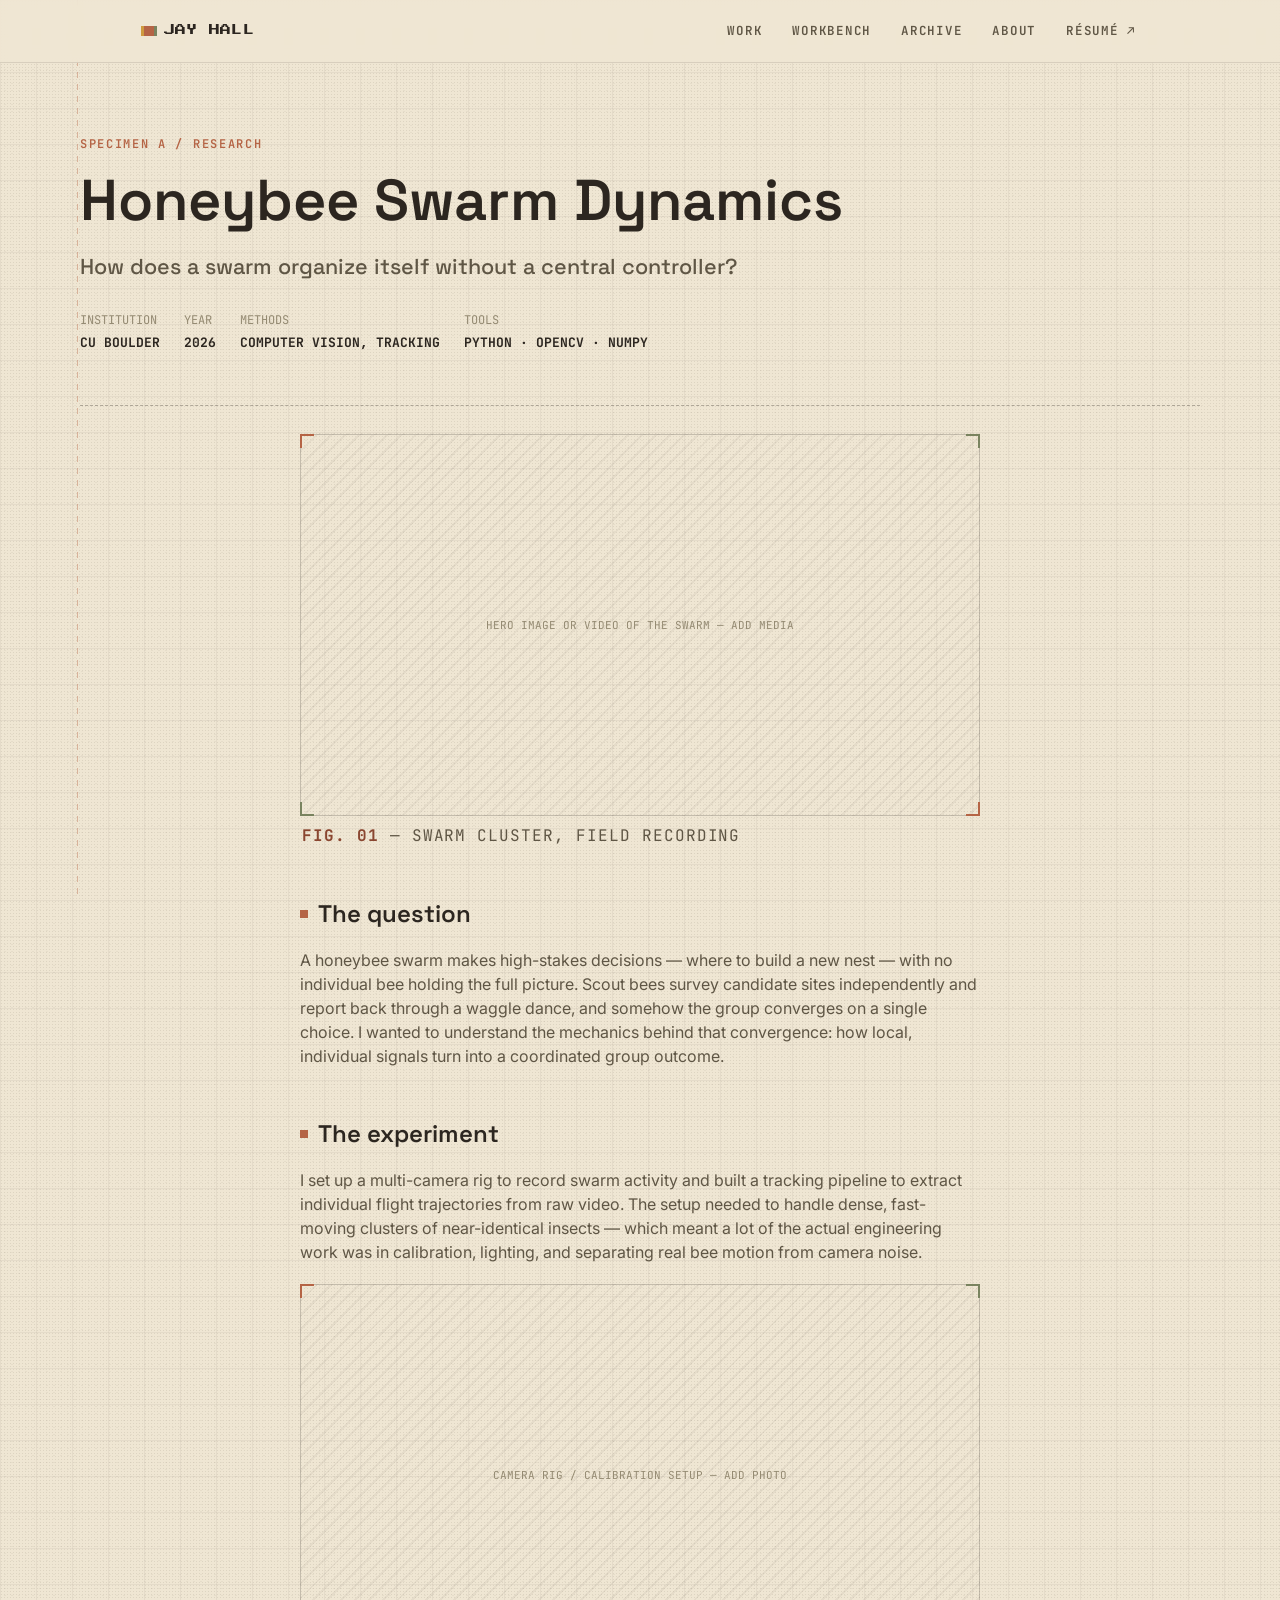
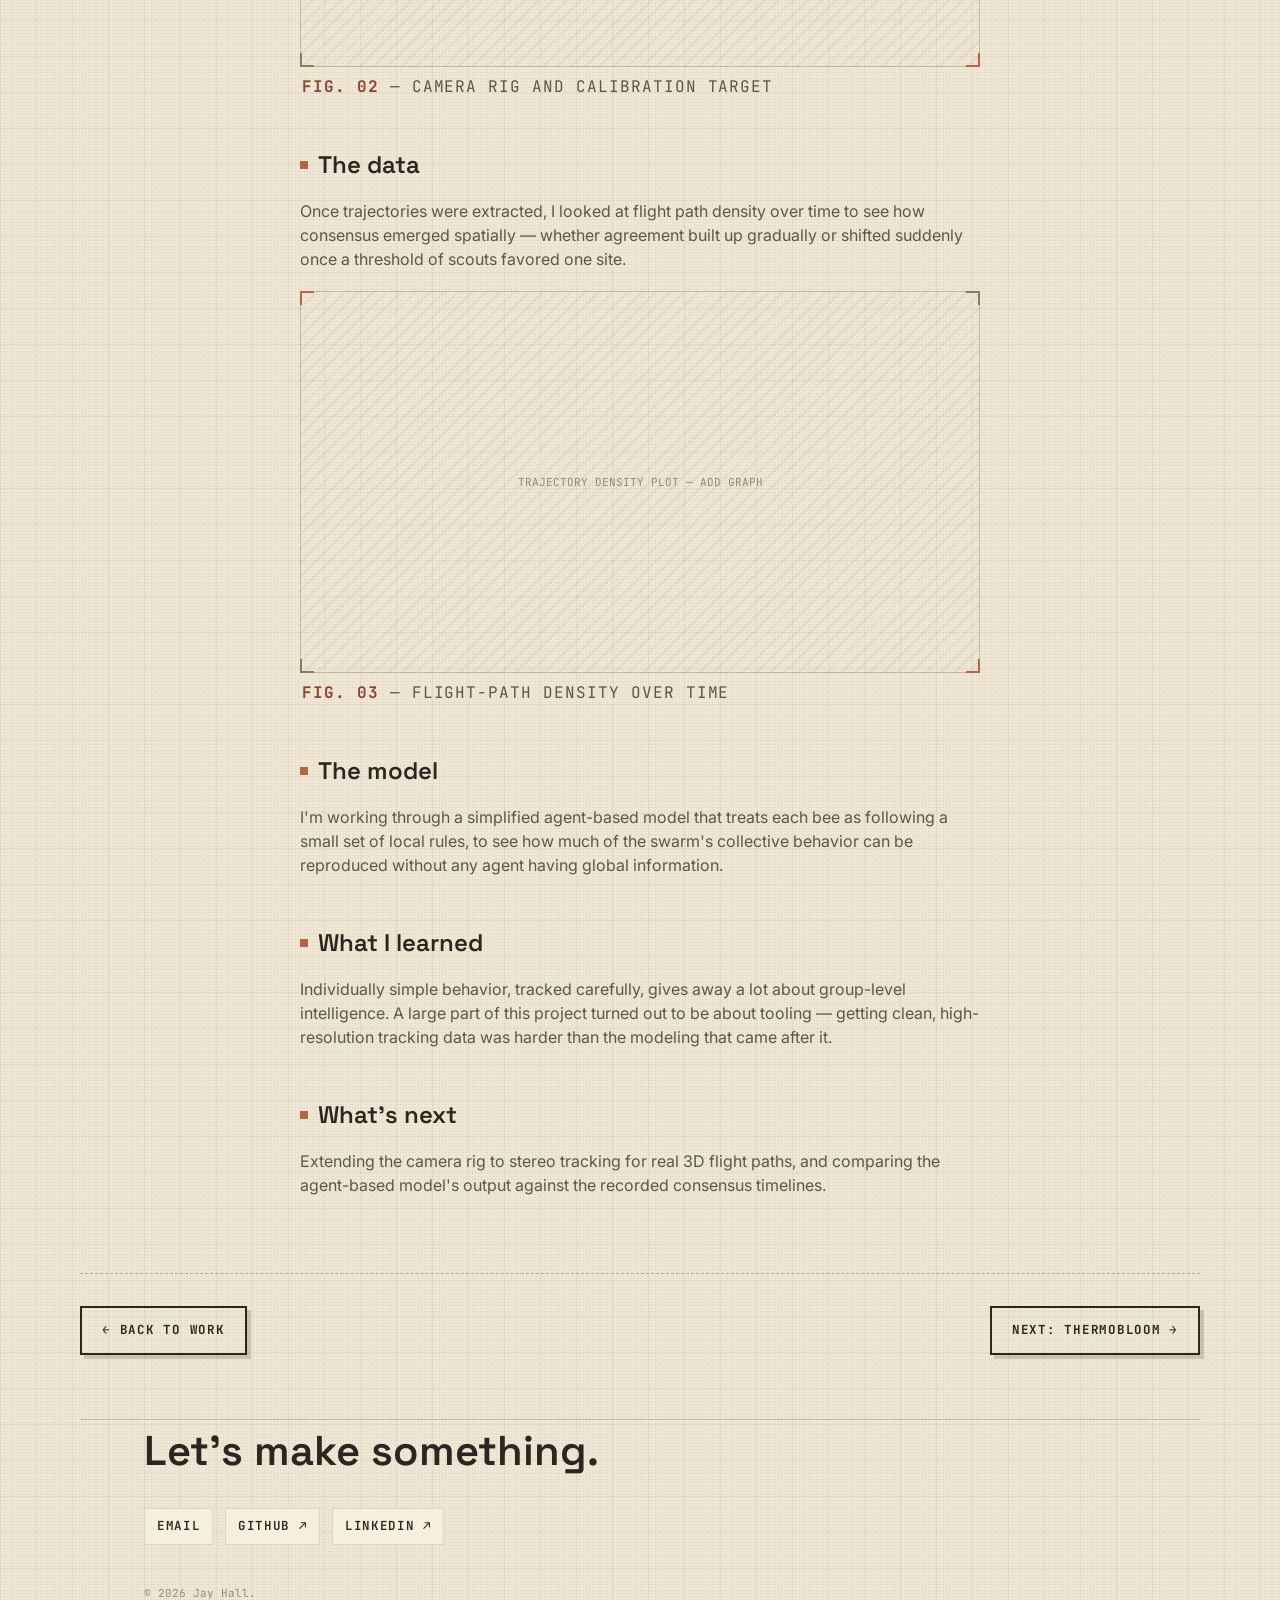
==== projects/honeybees.html @ 504ff8e0 "Update design: earthy palette + technical manual / indie game style" ====
<!doctype html>
<html lang="en">
<head>
<meta charset="utf-8">
<meta name="viewport" content="width=device-width, initial-scale=1">
<title>Honeybee Swarm Dynamics — Jay Hall</title>
<meta name="description" content="Case study: tracking honeybee swarm flight paths to understand collective decision-making without a central controller.">
<link rel="stylesheet" href="../css/style.css">
</head>
<body>

<nav class="site-nav">
  <div class="wrap">
    <a class="brand" href="../index.html"><span class="mark"></span> JAY HALL</a>
    <ul class="nav-links">
      <li><a href="../index.html#work">Work</a></li>
      <li><a href="../index.html#workbench">Workbench</a></li>
      <li><a href="../index.html#archive">Archive</a></li>
      <li><a href="../index.html#about">About</a></li>
      <li><a href="../resume.html">Résumé ↗</a></li>
    </ul>
  </div>
</nav>

<main>
  <header class="proj-hero wrap">
    <div class="eyebrow">Specimen A / Research</div>
    <h1>Honeybee Swarm Dynamics</h1>
    <p class="dek">How does a swarm organize itself without a central controller?</p>
    <div class="proj-meta">
      <div>Institution<b>CU Boulder</b></div>
      <div>Year<b>2026</b></div>
      <div>Methods<b>Computer Vision, Tracking</b></div>
      <div>Tools<b>Python · OpenCV · NumPy</b></div>
    </div>
  </header>

  <div class="wrap proj-body">

    <div class="proj-figure bracketed">Hero image or video of the swarm — add media<span class="bx1"></span><span class="bx2"></span></div>
    <p class="fig-caption"><b>FIG. 01</b> — Swarm cluster, field recording</p>

    <h2>The question</h2>
    <p>A honeybee swarm makes high-stakes decisions — where to build a new nest — with no individual bee holding the full picture. Scout bees survey candidate sites independently and report back through a waggle dance, and somehow the group converges on a single choice. I wanted to understand the mechanics behind that convergence: how local, individual signals turn into a coordinated group outcome.</p>

    <h2>The experiment</h2>
    <p>I set up a multi-camera rig to record swarm activity and built a tracking pipeline to extract individual flight trajectories from raw video. The setup needed to handle dense, fast-moving clusters of near-identical insects — which meant a lot of the actual engineering work was in calibration, lighting, and separating real bee motion from camera noise.</p>

    <div class="proj-figure bracketed">Camera rig / calibration setup — add photo<span class="bx1"></span><span class="bx2"></span></div>
    <p class="fig-caption"><b>FIG. 02</b> — Camera rig and calibration target</p>

    <h2>The data</h2>
    <p>Once trajectories were extracted, I looked at flight path density over time to see how consensus emerged spatially — whether agreement built up gradually or shifted suddenly once a threshold of scouts favored one site.</p>

    <div class="proj-figure bracketed">Trajectory density plot — add graph<span class="bx1"></span><span class="bx2"></span></div>
    <p class="fig-caption"><b>FIG. 03</b> — Flight-path density over time</p>

    <h2>The model</h2>
    <p>I'm working through a simplified agent-based model that treats each bee as following a small set of local rules, to see how much of the swarm's collective behavior can be reproduced without any agent having global information.</p>

    <h2>What I learned</h2>
    <p>Individually simple behavior, tracked carefully, gives away a lot about group-level intelligence. A large part of this project turned out to be about tooling — getting clean, high-resolution tracking data was harder than the modeling that came after it.</p>

    <h2>What's next</h2>
    <p>Extending the camera rig to stereo tracking for real 3D flight paths, and comparing the agent-based model's output against the recorded consensus timelines.</p>

  </div>

  <div class="wrap proj-nav">
    <a class="btn ghost" href="../index.html#work">← Back to work</a>
    <a class="btn ghost" href="#">Next: ThermoBloom →</a>
  </div>
</main>

<footer class="wrap">
  <p class="cta">Let's make something.</p>
  <div class="contact-links">
    <a href="mailto:jay@example.com">Email</a>
    <a href="https://github.com/">GitHub ↗</a>
    <a href="https://linkedin.com/">LinkedIn ↗</a>
  </div>
  <p class="fine">© <span id="year"></span> Jay Hall.</p>
</footer>

<script src="../js/main.js"></script>
</body>
</html>
---- css/style.css ----
/* ============================================================
   JAY HALL — PORTFOLIO
   Design system: "Field Manual"
   Grain-paper ground + earthy 3-color palette (sage / clay / mustard)
   — 1980s technical-manual conventions (leader lines, FIG. captions,
   circled callouts) crossed with indie-game UI framing (corner
   brackets, chunky menu buttons, a pixel-font accent used sparingly).
   ============================================================ */

@import url('https://fonts.googleapis.com/css2?family=Space+Grotesk:wght@400;500;600;700&family=Inter:wght@400;500;600&family=JetBrains+Mono:wght@400;500;600;700&family=Press+Start+2P&display=swap');

:root{
  /* -- paper -- */
  --paper:        #efe6d3;
  --paper-deep:   #e6dac0;
  --paper-card:   #f6efdf;
  --grain-dot:    rgba(64, 54, 38, 0.10);
  --grid-line:    rgba(64, 54, 38, 0.06);

  /* -- ink -- */
  --ink:          #2c2620;
  --ink-soft:     #5f5645;
  --ink-faint:    #948a72;

  /* -- earthy accent trio -- */
  --clay:         #b56445;   /* primary accent — rust/clay */
  --clay-deep:    #8a4630;
  --sage:         #79835f;   /* secondary accent — muted sage */
  --sage-deep:    #5a6345;
  --mustard:      #cf9a3e;   /* tertiary — sparing highlight */

  --margin-line:  var(--clay);

  --serif:  'Space Grotesk', 'Inter', sans-serif; /* display / headings */
  --sans:   'Inter', -apple-system, BlinkMacSystemFont, sans-serif;
  --mono:   'JetBrains Mono', 'SFMono-Regular', monospace;
  --pixel:  'Press Start 2P', var(--mono);

  --edge: 1.5px solid rgba(44,38,32,0.22);
  --edge-soft: 1px solid rgba(44,38,32,0.12);
  --edge-dashed: 1.5px dashed rgba(44,38,32,0.32);

  --content-w: 1120px;
  --gutter: clamp(20px, 5vw, 64px);
}

*,*::before,*::after{ box-sizing: border-box; }
html{ scroll-behavior: smooth; }

@media (prefers-reduced-motion: reduce){
  html{ scroll-behavior: auto; }
  *,*::before,*::after{ animation-duration: 0.001ms !important; animation-iteration-count: 1 !important; transition-duration: 0.001ms !important; scroll-behavior: auto !important; }
}

/* ---------- grain-paper background (recreates a fine halftone/noise
   texture on warm paper without shipping an image file) ---------- */
body{
  margin: 0;
  background-color: var(--paper);
  background-image:
    radial-gradient(var(--grain-dot) 0.6px, transparent 0.6px),
    radial-gradient(var(--grain-dot) 0.5px, transparent 0.5px),
    linear-gradient(var(--grid-line) 1px, transparent 1px),
    linear-gradient(90deg, var(--grid-line) 1px, transparent 1px);
  background-size:
    3px 3px,
    7px 7px,
    36px 36px,
    36px 36px;
  background-position:
    0 0,
    1.5px 3px,
    0 0,
    0 0;
  color: var(--ink);
  font-family: var(--sans);
  font-size: 16px;
  line-height: 1.5;
  -webkit-font-smoothing: antialiased;
}

/* left margin rule, like a lab notebook page — desktop only */
body::before{
  content: "";
  position: fixed;
  top: 0; bottom: 0;
  left: clamp(28px, 6vw, 96px);
  width: 1px;
  background:
    repeating-linear-gradient(
      to bottom,
      var(--margin-line) 0 6px,
      transparent 6px 12px
    );
  opacity: 0.4;
  z-index: 0;
  pointer-events: none;
}
@media (max-width: 760px){ body::before{ display:none; } }

a{ color: inherit; }
img{ max-width: 100%; display:block; }

::selection{ background: var(--clay); color: var(--paper-card); }

:focus-visible{
  outline: 2px solid var(--clay);
  outline-offset: 3px;
}

.wrap{
  max-width: var(--content-w);
  margin: 0 auto;
  padding: 0 var(--gutter);
  position: relative;
  z-index: 1;
}

/* ---------- eyebrow / labels ---------- */
.eyebrow{
  font-family: var(--mono);
  font-weight: 600;
  font-size: 12px;
  letter-spacing: 0.14em;
  text-transform: uppercase;
  color: var(--clay);
}
.eyebrow.muted{ color: var(--ink-faint); }

.hr{ border: none; border-top: var(--edge); margin: 0; }
.hr.dashed{ border-top: var(--edge-dashed); }

/* ---------- corner-bracket frame (indie-game reticle / manual figure
   frame) — apply with class "bracketed" on any positioned box ---------- */
.bracketed{ position: relative; }
.bracketed::before,
.bracketed::after,
.bracketed .bx1,
.bracketed .bx2{
  content: "";
  position: absolute;
  width: 14px; height: 14px;
  z-index: 2;
  pointer-events: none;
}
.bracketed::before{ /* top-left */
  top: -1px; left: -1px;
  border-top: 2.5px solid var(--clay);
  border-left: 2.5px solid var(--clay);
}
.bracketed::after{ /* bottom-right */
  bottom: -1px; right: -1px;
  border-bottom: 2.5px solid var(--clay);
  border-right: 2.5px solid var(--clay);
}
.bracketed .bx1{ top: -1px; right: -1px; border-top: 2.5px solid var(--sage); border-right: 2.5px solid var(--sage); }
.bracketed .bx2{ bottom: -1px; left: -1px; border-bottom: 2.5px solid var(--sage); border-left: 2.5px solid var(--sage); }

/* ---------- nav ---------- */
.site-nav{
  position: sticky;
  top: 0;
  z-index: 40;
  background: rgba(239,230,211,0.88);
  backdrop-filter: blur(6px);
  border-bottom: var(--edge-soft);
}
.site-nav .wrap{
  display: flex;
  align-items: center;
  justify-content: space-between;
  height: 62px;
}
.brand{
  font-family: var(--pixel);
  font-size: 11px;
  letter-spacing: 0.02em;
  text-decoration: none;
  display:flex;
  align-items:center;
  gap: 10px;
  color: var(--ink);
}
.brand .mark{
  display:inline-block;
  width: 10px; height: 10px;
  background: var(--clay);
  box-shadow: 3px 0 0 var(--sage), -3px 0 0 var(--mustard);
}
.nav-links{
  display:flex;
  gap: clamp(14px, 2.4vw, 30px);
  list-style: none;
  margin:0; padding:0;
  font-family: var(--mono);
  font-weight: 600;
  font-size: 12.5px;
  letter-spacing: 0.06em;
  text-transform: uppercase;
}
.nav-links a{
  text-decoration: none;
  color: var(--ink-soft);
  padding-bottom: 3px;
  border-bottom: 2px solid transparent;
  transition: color .15s ease, border-color .15s ease;
}
.nav-links a:hover, .nav-links a.active{
  color: var(--ink);
  border-color: var(--clay);
}
@media (max-width: 700px){ .nav-links{ display:none; } }

/* ---------- hero ---------- */
.hero{ padding: clamp(64px, 12vw, 128px) 0 clamp(48px, 8vw, 80px); position: relative; }
.hero .field-tag{
  font-family: var(--pixel);
  font-size: 9px;
  line-height: 1.8;
  color: var(--sage-deep);
  letter-spacing: 0.04em;
  text-transform: uppercase;
  margin-bottom: 24px;
  display:inline-block;
  padding: 6px 10px;
  border: var(--edge-dashed);
  background: var(--paper-card);
}
.hero h1{
  font-family: var(--serif);
  font-weight: 600;
  font-size: clamp(2.5rem, 6.6vw, 5rem);
  line-height: 1.02;
  margin: 0 0 28px;
  letter-spacing: -0.01em;
}
.hero h1 em{
  font-style: normal;
  color: var(--clay-deep);
}
.hero .lede{
  max-width: 46ch;
  font-size: clamp(1.02rem, 1.6vw, 1.2rem);
  color: var(--ink-soft);
  margin: 0 0 36px;
}
.hero .field-tags{
  display:flex; flex-wrap: wrap; gap: 10px;
  margin-bottom: 44px;
}
.hero .field-tags span{
  font-family: var(--mono);
  font-weight: 600;
  font-size: 11.5px;
  letter-spacing: 0.04em;
  text-transform: uppercase;
  color: var(--ink-soft);
  border: var(--edge-soft);
  background: var(--paper-card);
  padding: 6px 10px;
}

.scroll-cue{
  font-family: var(--mono);
  font-weight: 600;
  font-size: 12px;
  text-transform: uppercase;
  letter-spacing: 0.08em;
  color: var(--ink-faint);
  display: inline-flex;
  align-items: center;
  gap: 8px;
  text-decoration: none;
}
.scroll-cue svg{ width: 14px; height: 14px; animation: bob 1.8s steps(4) infinite; }
@keyframes bob{ 0%,100%{ transform: translateY(0);} 50%{ transform: translateY(5px);} }

/* ---------- section shell ---------- */
section{ position: relative; }
.section-head{
  display:flex;
  align-items: baseline;
  justify-content: space-between;
  gap: 20px;
  padding: 56px 0 26px;
  border-top: var(--edge-dashed);
}
.section-head h2{
  font-family: var(--serif);
  font-weight: 600;
  font-size: clamp(1.6rem, 3vw, 2.1rem);
  margin: 0;
  display:flex;
  align-items:center;
  gap: 12px;
}
.section-head h2::before{
  content: "";
  width: 9px; height: 9px;
  background: var(--sage);
}
.section-head .note{
  font-family: var(--mono);
  font-size: 12px;
  color: var(--ink-faint);
  text-align: right;
  max-width: 30ch;
}

/* ---------- selected work ---------- */
.work-list{ padding-bottom: 40px; }
.work-entry{
  display: grid;
  grid-template-columns: 110px 1fr;
  gap: clamp(20px, 4vw, 48px);
  padding: 40px 0;
  border-top: var(--edge-soft);
  align-items: start;
}
.work-entry:first-child{ border-top: none; }

.work-entry .spec-no{
  font-family: var(--pixel);
  font-size: 9px;
  line-height: 1.9;
  color: var(--ink-faint);
  padding-top: 8px;
}
.work-entry .spec-no b{
  display:flex;
  align-items:center;
  justify-content:center;
  margin-top: 8px;
  width: 40px; height: 40px;
  font-size: 15px;
  color: var(--paper-card);
  background: var(--clay);
  font-family: var(--mono);
  font-weight: 700;
}

.work-card{
  display:grid;
  grid-template-columns: 1.05fr 0.95fr;
  gap: clamp(20px, 3vw, 40px);
  align-items: start;
}
@media (max-width: 820px){
  .work-entry{ grid-template-columns: 1fr; }
  .work-card{ grid-template-columns: 1fr; }
}

.work-card figure{
  margin:0;
  aspect-ratio: 4/3;
  background: var(--paper-card);
  border: var(--edge);
  position: relative;
  overflow: hidden;
}
.work-card figure .placeholder-art{
  position:absolute; inset:0;
  display:flex; align-items:center; justify-content:center;
  color: var(--ink-faint);
  font-family: var(--mono);
  font-size: 11px;
  letter-spacing: 0.06em;
  text-transform: uppercase;
  text-align: center;
  padding: 20px;
  background:
    repeating-linear-gradient(135deg, rgba(44,38,32,0.05) 0 2px, transparent 2px 10px);
}
.fig-caption{
  font-family: var(--mono);
  font-size: 10.5px;
  letter-spacing: 0.06em;
  text-transform: uppercase;
  color: var(--ink-faint);
  margin: 8px 2px 0;
}
.fig-caption b{ color: var(--clay-deep); }

.work-card .body a.title-link{ text-decoration:none; }
.work-tag{
  font-family: var(--mono);
  font-weight: 600;
  font-size: 11.5px;
  letter-spacing: 0.06em;
  text-transform: uppercase;
  color: var(--sage-deep);
  margin-bottom: 10px;
}
.work-card h3{
  font-family: var(--serif);
  font-weight: 600;
  font-size: clamp(1.5rem, 2.6vw, 2rem);
  margin: 0 0 12px;
  line-height: 1.08;
}
.work-card p{
  color: var(--ink-soft);
  max-width: 46ch;
  margin: 0 0 16px;
}
.work-meta{
  display:flex; flex-wrap:wrap; gap: 8px 16px;
  font-family: var(--mono);
  font-size: 11.5px;
  color: var(--ink-faint);
  text-transform: uppercase;
  letter-spacing: 0.04em;
}
.read-more{
  display:inline-flex; align-items:center; gap:6px;
  margin-top: 18px;
  font-family: var(--mono);
  font-weight: 600;
  font-size: 12px;
  text-transform: uppercase;
  letter-spacing: 0.05em;
  text-decoration:none;
  color: var(--ink);
  border-bottom: 2px solid var(--clay);
  padding-bottom: 2px;
}
.read-more:hover{ color: var(--clay-deep); }

/* ---------- workbench ---------- */
.workbench-grid{
  display:grid;
  grid-template-columns: repeat(auto-fill, minmax(160px, 1fr));
  gap: 3px;
  background: rgba(44,38,32,0.16);
  border: var(--edge);
  margin-bottom: 56px;
}
.bench-item{
  background: var(--paper-card);
  padding: 22px 18px;
  min-height: 108px;
  display:flex; flex-direction:column; justify-content:space-between;
  transition: background .15s ease, transform .1s ease;
}
.bench-item:hover{ background: #fbf3df; transform: translateY(-2px); }
.bench-item .name{
  font-family: var(--mono);
  font-weight: 700;
  font-size: 13px;
  letter-spacing: 0.03em;
}
.bench-item .used-in{
  font-family: var(--mono);
  font-size: 11px;
  color: var(--sage-deep);
  margin-top: 10px;
}

/* ---------- archive ---------- */
.archive-list{ padding-bottom: 56px; }
.archive-row{
  display:grid;
  grid-template-columns: 90px 1fr 140px;
  gap: 18px;
  align-items: baseline;
  padding: 14px 0;
  border-top: var(--edge-soft);
  font-family: var(--mono);
  font-size: 13.5px;
}
.archive-row:first-of-type{ border-top: var(--edge-dashed); }
.archive-row .idx{ color: var(--clay); font-weight: 700; }
.archive-row .desc{ font-family: var(--sans); color: var(--ink); }
.archive-row .tag{ color: var(--ink-faint); text-align:right; text-transform: uppercase; letter-spacing: .04em; font-size: 11px; }

/* ---------- currently ---------- */
.currently-grid{
  display:grid;
  grid-template-columns: repeat(2, 1fr);
  gap: 3px;
  background: rgba(44,38,32,0.16);
  border: var(--edge);
  margin-bottom: 56px;
}
@media (max-width: 700px){ .currently-grid{ grid-template-columns: 1fr; } }
.currently-cell{ background: var(--paper-card); padding: 26px 24px; }
.currently-cell h4{
  font-family: var(--mono);
  font-weight: 700;
  font-size: 11.5px;
  text-transform: uppercase;
  letter-spacing: 0.06em;
  color: var(--clay);
  margin: 0 0 14px;
}
.currently-cell ul{ margin:0; padding:0; list-style:none; }
.currently-cell li{
  padding: 7px 0;
  border-top: 1px dashed rgba(44,38,32,0.18);
  font-size: 14px;
  color: var(--ink-soft);
}
.currently-cell li:first-child{ border-top:none; }
.currently-cell .question{
  font-family: var(--serif);
  font-weight: 500;
  font-size: 1.1rem;
  color: var(--ink);
  line-height: 1.35;
}

/* ---------- about / resume teaser ---------- */
.about-block{
  display:grid;
  grid-template-columns: 1fr 1fr;
  gap: clamp(24px, 5vw, 64px);
  padding: 56px 0;
  border-top: var(--edge-dashed);
}
@media (max-width: 800px){ .about-block{ grid-template-columns: 1fr; } }
.about-block p{
  font-family: var(--serif);
  font-weight: 500;
  font-size: clamp(1.15rem, 1.8vw, 1.4rem);
  line-height: 1.4;
  margin: 0 0 20px;
}
.btn{
  display:inline-flex;
  align-items:center;
  gap: 10px;
  font-family: var(--mono);
  font-weight: 700;
  font-size: 12.5px;
  text-transform: uppercase;
  letter-spacing: 0.06em;
  text-decoration:none;
  color: var(--paper-card);
  background: var(--ink);
  padding: 13px 20px;
  border: 2px solid var(--ink);
  box-shadow: 4px 4px 0 rgba(44,38,32,0.18);
  transition: background .12s ease, color .12s ease, transform .12s ease, box-shadow .12s ease;
}
.btn:hover{
  background: var(--clay);
  border-color: var(--clay-deep);
  transform: translate(2px, 2px);
  box-shadow: 2px 2px 0 rgba(44,38,32,0.18);
}
.btn.ghost{ background: transparent; color: var(--ink); }
.btn.ghost:hover{ background: var(--ink); color: var(--paper-card); border-color: var(--ink); }

.mini-resume{
  font-family: var(--mono);
  font-size: 13px;
  color: var(--ink-soft);
  border-left: var(--edge-dashed);
  padding-left: 24px;
}
.mini-resume dt{ color: var(--clay); font-weight: 700; text-transform: uppercase; font-size: 11px; letter-spacing: .05em; margin-top: 16px; }
.mini-resume dt:first-child{ margin-top:0; }
.mini-resume dd{ margin: 4px 0 0; color: var(--ink); }

/* ---------- footer / contact ---------- */
footer{ border-top: var(--edge); padding: 56px 0 64px; margin-top: 40px; }
footer .cta{
  font-family: var(--serif);
  font-weight: 600;
  font-size: clamp(1.8rem, 4vw, 2.6rem);
  margin: 0 0 26px;
  max-width: 18ch;
}
.contact-links{
  display:flex; flex-wrap:wrap; gap: 10px 12px;
  font-family: var(--mono);
  font-weight: 600;
  font-size: 12.5px;
  text-transform: uppercase;
  letter-spacing: .05em;
}
.contact-links a{
  text-decoration:none;
  border: var(--edge-soft);
  background: var(--paper-card);
  padding: 8px 12px;
  transition: border-color .12s ease, color .12s ease;
}
.contact-links a:hover{ border-color: var(--clay); color: var(--clay-deep); }
footer .fine{ margin-top: 40px; font-family: var(--mono); font-size: 11px; color: var(--ink-faint); }

/* ---------- hand-annotation / leader-line marks ---------- */
.mark{ position: relative; white-space: nowrap; }
.mark svg{ position: absolute; left: -4%; bottom: -0.32em; width: 108%; height: 0.5em; overflow: visible; }
.mark path{ fill: none; stroke: var(--clay); stroke-width: 2.5; stroke-linecap: round; }

/* ---------- reveal on scroll ---------- */
.reveal{ opacity: 0; transform: translateY(14px); transition: opacity .5s ease, transform .5s ease; }
.reveal.is-visible{ opacity: 1; transform: translateY(0); }

/* ---------- project page ---------- */
.proj-hero{ padding: clamp(40px, 8vw, 72px) 0 20px; border-bottom: var(--edge-dashed); }
.proj-hero .eyebrow{ margin-bottom: 18px; }
.proj-hero h1{
  font-family: var(--serif);
  font-weight: 600;
  font-size: clamp(2.2rem, 6vw, 3.6rem);
  line-height: 1.04;
  margin: 0 0 20px;
}
.proj-hero .dek{
  font-family: var(--serif);
  font-weight: 500;
  font-size: clamp(1.1rem, 2vw, 1.35rem);
  color: var(--ink-soft);
  max-width: 50ch;
  margin: 0 0 28px;
}
.proj-meta{
  display:flex; flex-wrap:wrap; gap: 24px;
  font-family: var(--mono);
  font-size: 12px;
  text-transform: uppercase;
  color: var(--ink-faint);
  padding-bottom: 32px;
}
.proj-meta div b{ display:block; color: var(--ink); font-size: 13px; margin-top:4px; }

.proj-figure{
  margin: 20px 0 8px;
  border: var(--edge);
  background: repeating-linear-gradient(135deg, rgba(44,38,32,0.05) 0 2px, transparent 2px 10px);
  aspect-ratio: 16/9;
  display:flex; align-items:center; justify-content:center;
  color: var(--ink-faint);
  font-family: var(--mono);
  font-size: 11px;
  text-transform: uppercase;
}
.proj-body{ max-width: 68ch; padding: 8px 0 60px; }
.proj-body h2{
  font-family: var(--serif);
  font-weight: 600;
  font-size: 1.5rem;
  margin: 48px 0 16px;
  display:flex; align-items:center; gap: 10px;
}
.proj-body h2::before{ content: ""; width: 8px; height: 8px; background: var(--clay); }
.proj-body p{ color: var(--ink-soft); font-size: 16px; }
.proj-nav{
  border-top: var(--edge-dashed);
  padding: 32px 0 64px;
  display:flex; justify-content:space-between;
  font-family: var(--mono);
  font-weight: 600;
  font-size: 12.5px;
  text-transform: uppercase;
}
.proj-nav a{ text-decoration:none; }

/* ---------- resume page ---------- */
.resume-shell{ max-width: 760px; padding: clamp(48px, 8vw, 80px) 0 100px; }
.resume-shell h1{
  font-family: var(--serif);
  font-weight: 700;
  font-size: clamp(2rem, 5vw, 2.8rem);
  margin: 0 0 6px;
}
.resume-shell .subhead{
  font-family: var(--mono);
  font-size: 13px;
  color: var(--ink-faint);
  text-transform: uppercase;
  letter-spacing: .05em;
  margin-bottom: 40px;
}
.resume-section{ margin-bottom: 40px; }
.resume-section h2{
  font-family: var(--mono);
  font-weight: 700;
  font-size: 12.5px;
  text-transform: uppercase;
  letter-spacing: .08em;
  color: var(--clay);
  border-bottom: var(--edge-dashed);
  padding-bottom: 10px;
  margin: 0 0 18px;
}
.resume-item{ margin-bottom: 18px; }
.resume-item .row{ display:flex; justify-content:space-between; gap: 16px; font-weight: 600; font-size: 15px; }
.resume-item .row span:last-child{ font-family: var(--mono); font-weight: 400; font-size: 12px; color: var(--ink-faint); white-space: nowrap; }
.resume-item .org{ color: var(--ink-soft); font-size: 14px; margin: 2px 0 8px; }
.resume-item ul{ margin: 0; padding-left: 18px; color: var(--ink-soft); font-size: 14.5px; }
.resume-item li{ margin-bottom: 4px; }
.skills-row{ display:flex; flex-wrap:wrap; gap: 8px; }
.skills-row span{
  font-family: var(--mono);
  font-weight: 600;
  font-size: 12px;
  border: var(--edge-soft);
  background: var(--paper-card);
  padding: 6px 10px;
  color: var(--ink-soft);
}
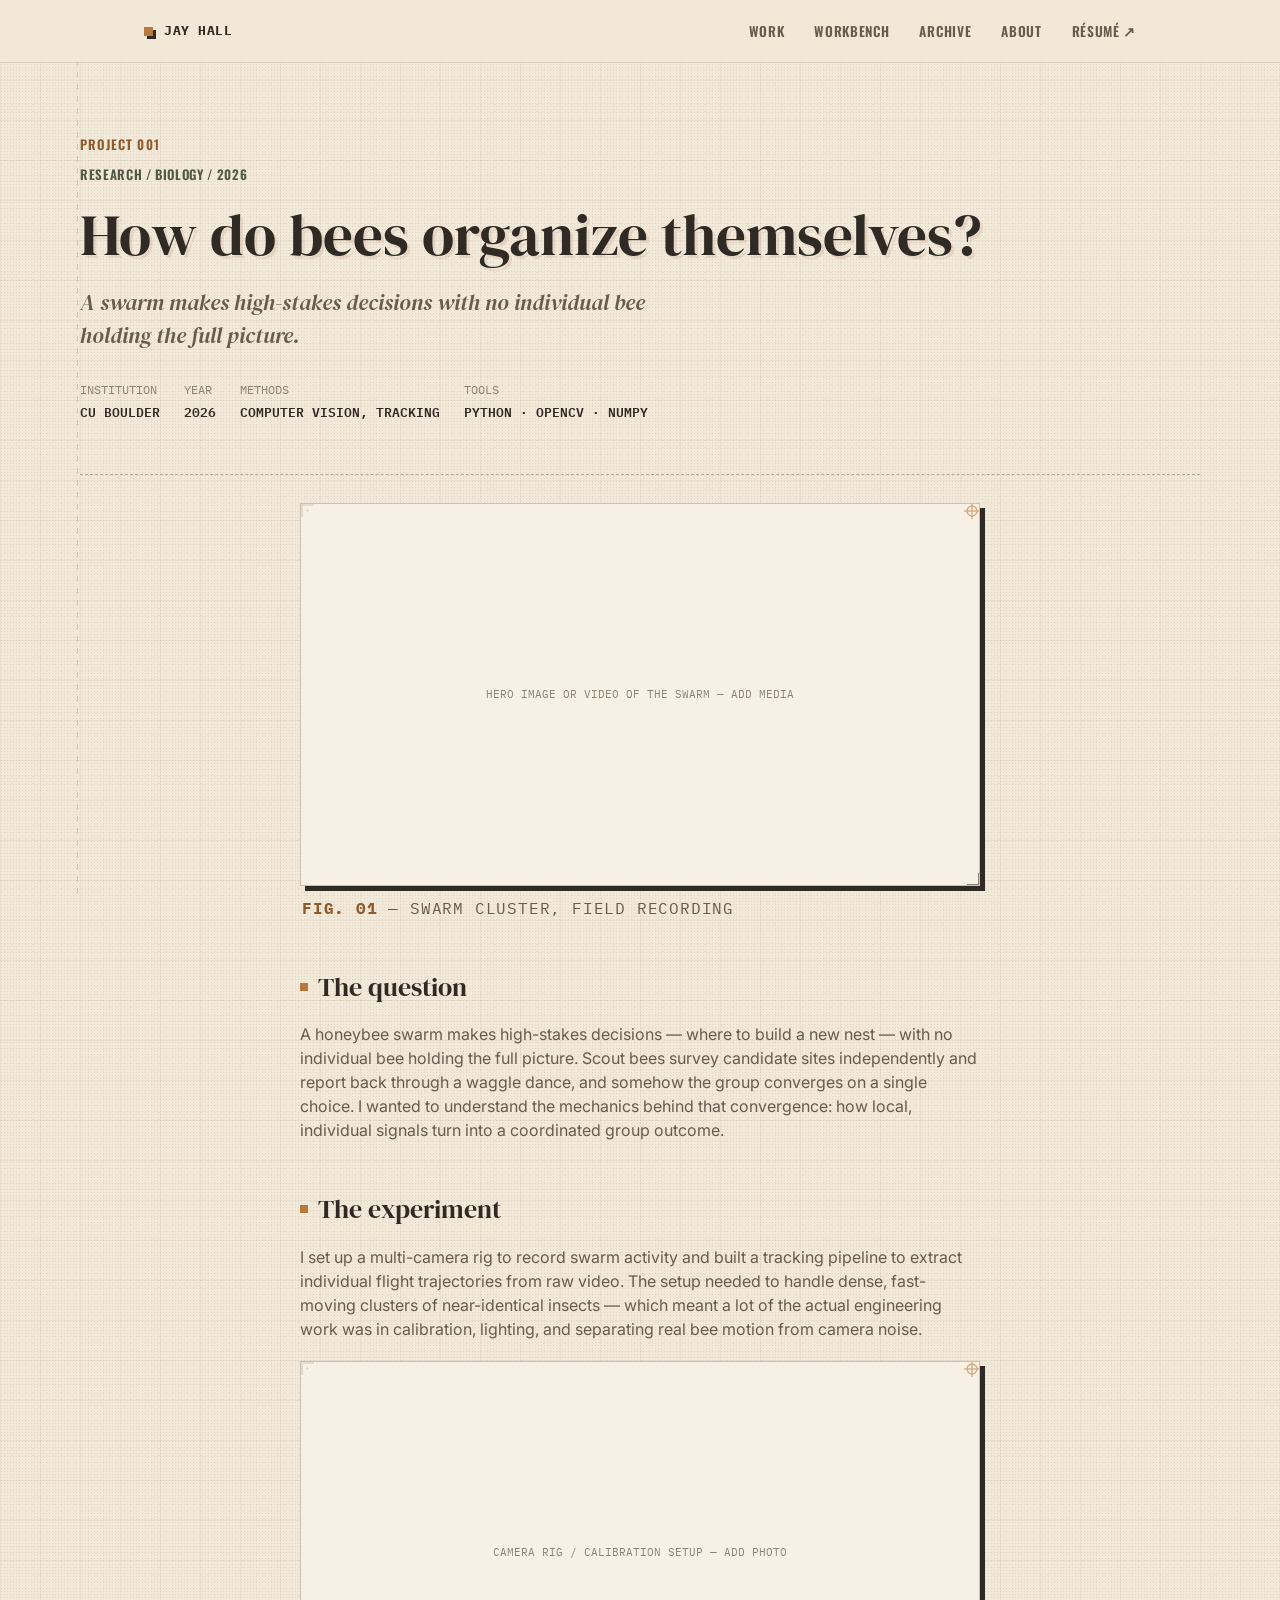
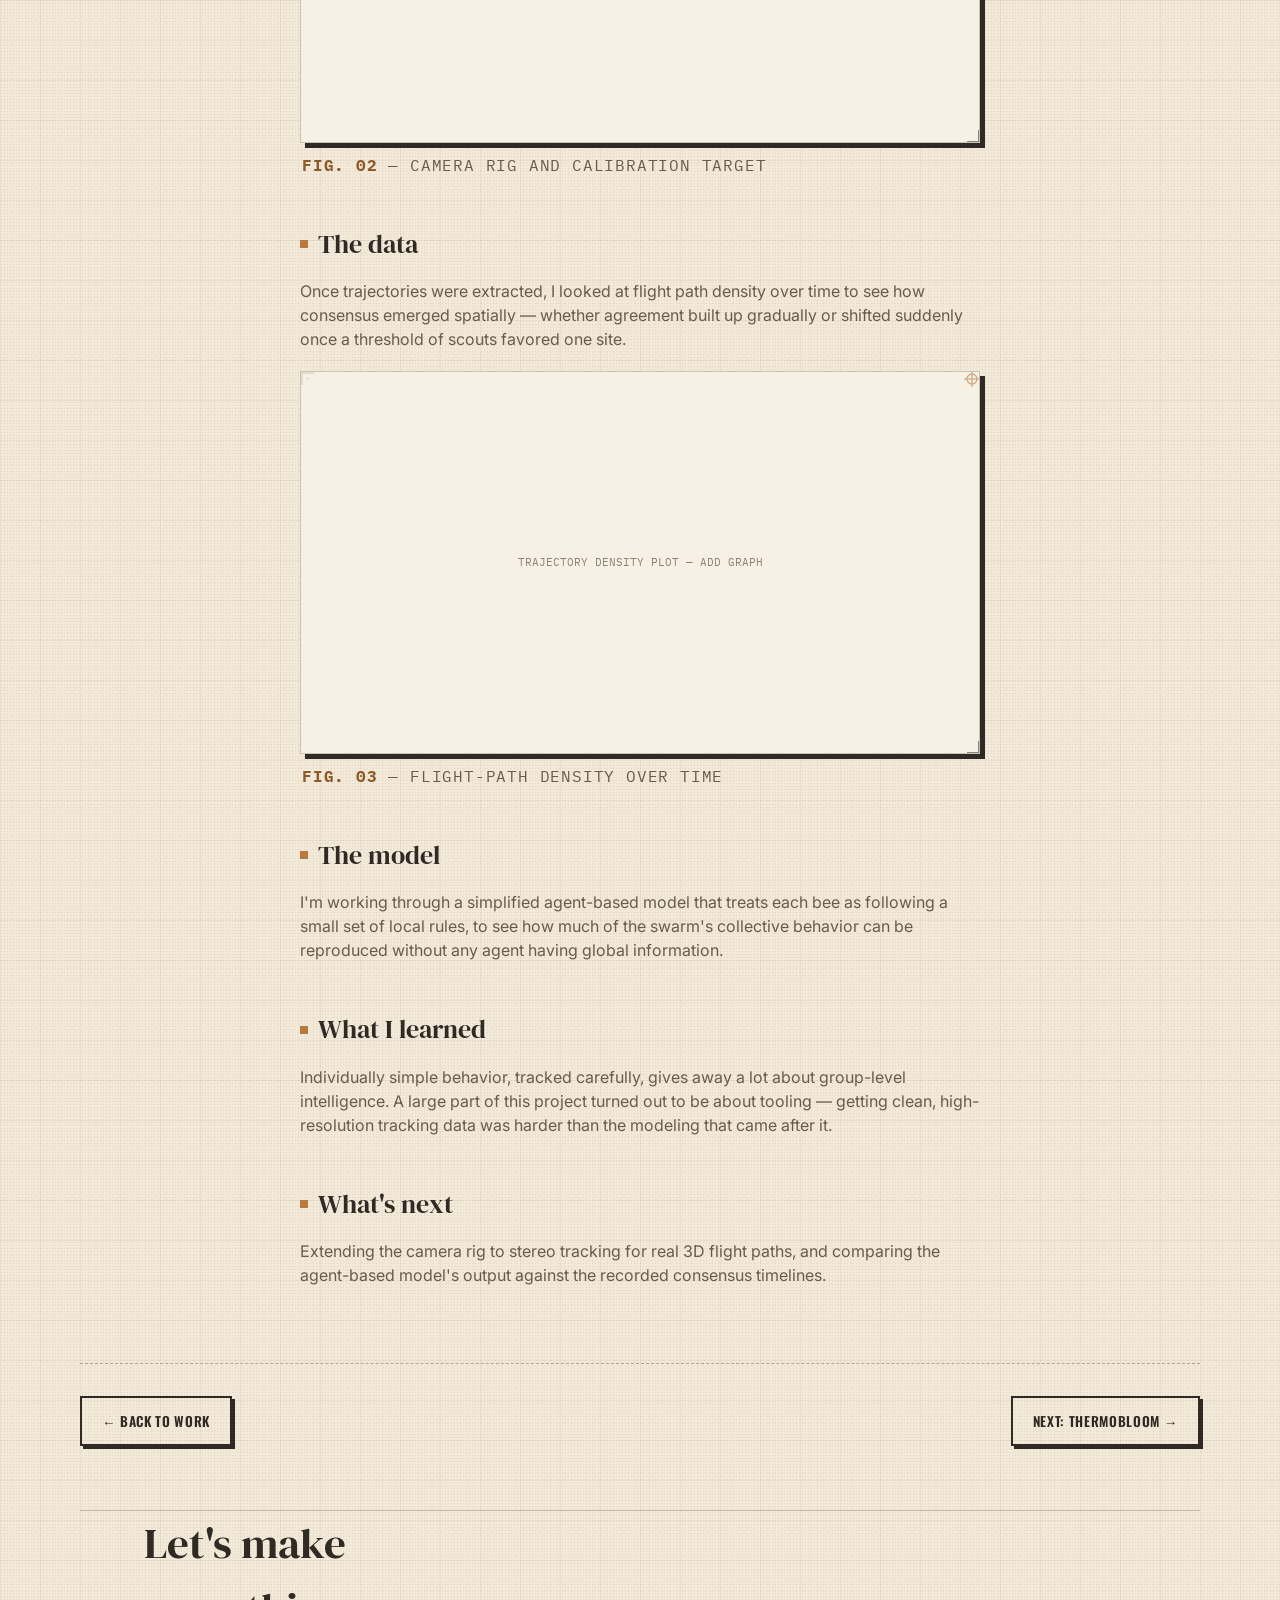
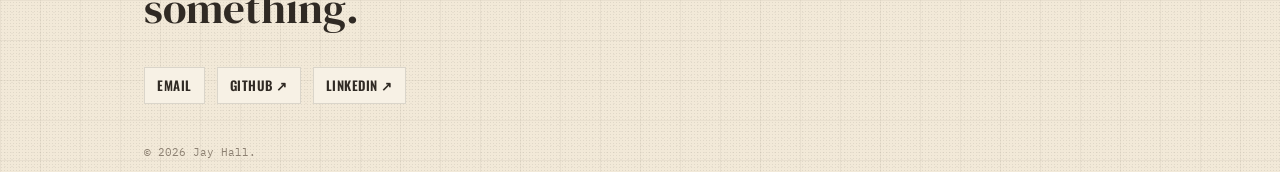
==== commit 3d6ac4f4: "Redesign: retro 1980s print aesthetic Replace the sketchbook/indie-game look with a warm-cream, hard" ====
--- a/projects/honeybees.html
+++ b/projects/honeybees.html
@@ -24,9 +24,10 @@
 
 <main>
   <header class="proj-hero wrap">
-    <div class="eyebrow">Specimen A / Research</div>
-    <h1>Honeybee Swarm Dynamics</h1>
-    <p class="dek">How does a swarm organize itself without a central controller?</p>
+    <div class="eyebrow">Project 001</div>
+    <div class="info-line">Research / Biology / 2026</div>
+    <h1>How do bees organize themselves?</h1>
+    <p class="dek">A swarm makes high-stakes decisions with no individual bee holding the full picture.</p>
     <div class="proj-meta">
       <div>Institution<b>CU Boulder</b></div>
       <div>Year<b>2026</b></div>
@@ -37,7 +38,10 @@
 
   <div class="wrap proj-body">
 
-    <div class="proj-figure bracketed">Hero image or video of the swarm — add media<span class="bx1"></span><span class="bx2"></span></div>
+    <div class="proj-figure framed">
+      <span>Hero image or video of the swarm — add media</span>
+      <span class="reg"><svg viewBox="0 0 16 16"><circle cx="8" cy="8" r="5"/><line x1="8" y1="0" x2="8" y2="16"/><line x1="0" y1="8" x2="16" y2="8"/></svg></span>
+    </div>
     <p class="fig-caption"><b>FIG. 01</b> — Swarm cluster, field recording</p>
 
     <h2>The question</h2>
@@ -46,13 +50,19 @@
     <h2>The experiment</h2>
     <p>I set up a multi-camera rig to record swarm activity and built a tracking pipeline to extract individual flight trajectories from raw video. The setup needed to handle dense, fast-moving clusters of near-identical insects — which meant a lot of the actual engineering work was in calibration, lighting, and separating real bee motion from camera noise.</p>
 
-    <div class="proj-figure bracketed">Camera rig / calibration setup — add photo<span class="bx1"></span><span class="bx2"></span></div>
+    <div class="proj-figure framed">
+      <span>Camera rig / calibration setup — add photo</span>
+      <span class="reg"><svg viewBox="0 0 16 16"><circle cx="8" cy="8" r="5"/><line x1="8" y1="0" x2="8" y2="16"/><line x1="0" y1="8" x2="16" y2="8"/></svg></span>
+    </div>
     <p class="fig-caption"><b>FIG. 02</b> — Camera rig and calibration target</p>
 
     <h2>The data</h2>
     <p>Once trajectories were extracted, I looked at flight path density over time to see how consensus emerged spatially — whether agreement built up gradually or shifted suddenly once a threshold of scouts favored one site.</p>
 
-    <div class="proj-figure bracketed">Trajectory density plot — add graph<span class="bx1"></span><span class="bx2"></span></div>
+    <div class="proj-figure framed">
+      <span>Trajectory density plot — add graph</span>
+      <span class="reg"><svg viewBox="0 0 16 16"><circle cx="8" cy="8" r="5"/><line x1="8" y1="0" x2="8" y2="16"/><line x1="0" y1="8" x2="16" y2="8"/></svg></span>
+    </div>
     <p class="fig-caption"><b>FIG. 03</b> — Flight-path density over time</p>
 
     <h2>The model</h2>
--- a/css/style.css
+++ b/css/style.css
@@ -1,44 +1,54 @@
 /* ============================================================
    JAY HALL — PORTFOLIO
-   Design system: "Field Manual"
-   Grain-paper ground + earthy 3-color palette (sage / clay / mustard)
-   — 1980s technical-manual conventions (leader lines, FIG. captions,
-   circled callouts) crossed with indie-game UI framing (corner
-   brackets, chunky menu buttons, a pixel-font accent used sparingly).
+   Design system: "Print Shop, 1986"
+   Warm cream stock, dark-brown ink, a single burnt-ochre accent
+   with sage/blue/rust let out only in small doses. Swiss/editorial
+   grid, technical-manual figure conventions, hard offset shadows —
+   built to feel like it just came off a press, not a screen.
    ============================================================ */
 
-@import url('https://fonts.googleapis.com/css2?family=Space+Grotesk:wght@400;500;600;700&family=Inter:wght@400;500;600&family=JetBrains+Mono:wght@400;500;600;700&family=Press+Start+2P&display=swap');
+@import url('https://fonts.googleapis.com/css2?family=DM+Serif+Display:ital@0;1&family=Oswald:wght@400;500;600;700&family=IBM+Plex+Mono:wght@400;500;600;700&family=Inter:wght@400;500;600&display=swap');
 
 :root{
-  /* -- paper -- */
-  --paper:        #efe6d3;
-  --paper-deep:   #e6dac0;
-  --paper-card:   #f6efdf;
-  --grain-dot:    rgba(64, 54, 38, 0.10);
-  --grid-line:    rgba(64, 54, 38, 0.06);
-
-  /* -- ink -- */
-  --ink:          #2c2620;
-  --ink-soft:     #5f5645;
-  --ink-faint:    #948a72;
-
-  /* -- earthy accent trio -- */
-  --clay:         #b56445;   /* primary accent — rust/clay */
-  --clay-deep:    #8a4630;
-  --sage:         #79835f;   /* secondary accent — muted sage */
-  --sage-deep:    #5a6345;
-  --mustard:      #cf9a3e;   /* tertiary — sparing highlight */
-
-  --margin-line:  var(--clay);
-
-  --serif:  'Space Grotesk', 'Inter', sans-serif; /* display / headings */
-  --sans:   'Inter', -apple-system, BlinkMacSystemFont, sans-serif;
-  --mono:   'JetBrains Mono', 'SFMono-Regular', monospace;
-  --pixel:  'Press Start 2P', var(--mono);
-
-  --edge: 1.5px solid rgba(44,38,32,0.22);
-  --edge-soft: 1px solid rgba(44,38,32,0.12);
-  --edge-dashed: 1.5px dashed rgba(44,38,32,0.32);
+  /* -- paper (≈70%) -- */
+  --paper:        #F2E9D8;
+  --paper-light:  #F7F1E5;
+  --paper-deep:   #e8dcc3;
+  --grain-dot:    rgba(48, 42, 36, 0.09);
+  --grid-line:    rgba(48, 42, 36, 0.05);
+
+  /* -- ink (≈20%) -- */
+  --ink:          #302A24;
+  --ink-soft:     #665C50;
+  --ink-faint:    #8d8172;
+
+  /* -- primary accent, used deliberately (≈8%) -- */
+  --ochre:        #B9783D;
+  --ochre-deep:   #8f5a2a;
+
+  /* -- everything else: rare, weird, one-off (≈2%) -- */
+  --blue:         #526B70;
+  --blue-deep:    #3c5054;
+  --sage:         #69735C;
+  --sage-deep:    #4f5745;
+  --rust:         #9B4F38;
+  --rust-deep:    #7a3c2a;
+
+  --margin-line:  var(--ochre);
+
+  /* -- three-tier type system -- */
+  --f-display: 'DM Serif Display', Georgia, 'Times New Roman', serif;   /* 1. big serif headlines */
+  --f-info:    'Oswald', 'Arial Narrow', sans-serif;                    /* 2. condensed sans, category/meta */
+  --f-mono:    'IBM Plex Mono', 'SFMono-Regular', menlo, monospace;     /* 3. technical labels, stats */
+  --f-body:    'Inter', -apple-system, BlinkMacSystemFont, sans-serif;  /* body copy, unbranded on purpose */
+
+  --edge: 1.5px solid rgba(48,42,36,0.24);
+  --edge-soft: 1px solid rgba(48,42,36,0.14);
+  --edge-dashed: 1.5px dashed rgba(48,42,36,0.34);
+
+  --shadow:    5px 5px 0 var(--ink);
+  --shadow-sm: 3px 3px 0 var(--ink);
+  --shadow-xs: 2px 2px 0 var(--ink);
 
   --content-w: 1120px;
   --gutter: clamp(20px, 5vw, 64px);
@@ -52,8 +62,7 @@
   *,*::before,*::after{ animation-duration: 0.001ms !important; animation-iteration-count: 1 !important; transition-duration: 0.001ms !important; scroll-behavior: auto !important; }
 }
 
-/* ---------- grain-paper background (recreates a fine halftone/noise
-   texture on warm paper without shipping an image file) ---------- */
+/* ---------- paper: grain + faint print grid ---------- */
 body{
   margin: 0;
   background-color: var(--paper);
@@ -65,48 +74,40 @@
   background-size:
     3px 3px,
     7px 7px,
-    36px 36px,
-    36px 36px;
+    40px 40px,
+    40px 40px;
   background-position:
     0 0,
     1.5px 3px,
     0 0,
     0 0;
   color: var(--ink);
-  font-family: var(--sans);
+  font-family: var(--f-body);
   font-size: 16px;
   line-height: 1.5;
   -webkit-font-smoothing: antialiased;
 }
 
-/* left margin rule, like a lab notebook page — desktop only */
+/* left margin rule — like a printer's crop guide */
 body::before{
   content: "";
   position: fixed;
   top: 0; bottom: 0;
   left: clamp(28px, 6vw, 96px);
   width: 1px;
-  background:
-    repeating-linear-gradient(
-      to bottom,
-      var(--margin-line) 0 6px,
-      transparent 6px 12px
-    );
-  opacity: 0.4;
+  background: repeating-linear-gradient(to bottom, var(--margin-line) 0 6px, transparent 6px 12px);
+  opacity: 0.32;
   z-index: 0;
   pointer-events: none;
 }
 @media (max-width: 760px){ body::before{ display:none; } }
 
 a{ color: inherit; }
-img{ max-width: 100%; display:block; }
-
-::selection{ background: var(--clay); color: var(--paper-card); }
-
-:focus-visible{
-  outline: 2px solid var(--clay);
-  outline-offset: 3px;
-}
+img{ max-width: 100%; display:block; filter: saturate(0.82) sepia(0.08) contrast(1.03) brightness(0.99); }
+
+::selection{ background: var(--ochre); color: var(--paper-light); }
+
+:focus-visible{ outline: 2px solid var(--ochre); outline-offset: 3px; }
 
 .wrap{
   max-width: var(--content-w);
@@ -116,52 +117,60 @@
   z-index: 1;
 }
 
-/* ---------- eyebrow / labels ---------- */
+/* ---------- tier 2: information (condensed sans, category/meta) ---------- */
 .eyebrow{
-  font-family: var(--mono);
-  font-weight: 600;
-  font-size: 12px;
-  letter-spacing: 0.14em;
-  text-transform: uppercase;
-  color: var(--clay);
+  font-family: var(--f-info);
+  font-weight: 600;
+  font-size: 13px;
+  letter-spacing: 0.09em;
+  text-transform: uppercase;
+  color: var(--ochre-deep);
 }
 .eyebrow.muted{ color: var(--ink-faint); }
 
 .hr{ border: none; border-top: var(--edge); margin: 0; }
 .hr.dashed{ border-top: var(--edge-dashed); }
 
-/* ---------- corner-bracket frame (indie-game reticle / manual figure
-   frame) — apply with class "bracketed" on any positioned box ---------- */
-.bracketed{ position: relative; }
-.bracketed::before,
-.bracketed::after,
-.bracketed .bx1,
-.bracketed .bx2{
+/* ---------- registration marks (print-shop corner ticks, replaces
+   the old game-HUD reticle) — apply "framed" to any positioned box ---------- */
+.framed{ position: relative; }
+.framed::before,
+.framed::after{
   content: "";
   position: absolute;
-  width: 14px; height: 14px;
+  width: 13px; height: 13px;
   z-index: 2;
   pointer-events: none;
-}
-.bracketed::before{ /* top-left */
-  top: -1px; left: -1px;
-  border-top: 2.5px solid var(--clay);
-  border-left: 2.5px solid var(--clay);
-}
-.bracketed::after{ /* bottom-right */
-  bottom: -1px; right: -1px;
-  border-bottom: 2.5px solid var(--clay);
-  border-right: 2.5px solid var(--clay);
-}
-.bracketed .bx1{ top: -1px; right: -1px; border-top: 2.5px solid var(--sage); border-right: 2.5px solid var(--sage); }
-.bracketed .bx2{ bottom: -1px; left: -1px; border-bottom: 2.5px solid var(--sage); border-left: 2.5px solid var(--sage); }
+  border: 2px solid var(--ink);
+  opacity: 0.55;
+}
+.framed::before{ top: -1px; left: -1px; border-right: none; border-bottom: none; }
+.framed::after{ bottom: -1px; right: -1px; border-left: none; border-top: none; }
+.framed .reg{
+  position: absolute;
+  top: -1px; right: -1px;
+  width: 16px; height: 16px;
+  z-index: 2;
+  pointer-events: none;
+  opacity: 0.6;
+}
+.framed .reg svg{ width:100%; height:100%; display:block; }
+.framed .reg circle{ fill:none; stroke: var(--ochre); stroke-width: 1.3; }
+.framed .reg line{ stroke: var(--ochre); stroke-width: 1.3; }
+
+/* ---------- halftone patch — occasional texture, not everywhere ---------- */
+.halftone{
+  background-image: radial-gradient(circle, var(--ink) 1px, transparent 1.3px);
+  background-size: 7px 7px;
+  opacity: 0.14;
+}
 
 /* ---------- nav ---------- */
 .site-nav{
   position: sticky;
   top: 0;
   z-index: 40;
-  background: rgba(239,230,211,0.88);
+  background: rgba(242,233,216,0.92);
   backdrop-filter: blur(6px);
   border-bottom: var(--edge-soft);
 }
@@ -172,30 +181,31 @@
   height: 62px;
 }
 .brand{
-  font-family: var(--pixel);
-  font-size: 11px;
-  letter-spacing: 0.02em;
+  font-family: var(--f-mono);
+  font-weight: 700;
+  font-size: 13px;
+  letter-spacing: 0.04em;
   text-decoration: none;
   display:flex;
   align-items:center;
-  gap: 10px;
+  gap: 11px;
   color: var(--ink);
 }
 .brand .mark{
   display:inline-block;
-  width: 10px; height: 10px;
-  background: var(--clay);
-  box-shadow: 3px 0 0 var(--sage), -3px 0 0 var(--mustard);
+  width: 9px; height: 9px;
+  background: var(--ochre);
+  box-shadow: 3px 3px 0 var(--ink);
 }
 .nav-links{
   display:flex;
   gap: clamp(14px, 2.4vw, 30px);
   list-style: none;
   margin:0; padding:0;
-  font-family: var(--mono);
-  font-weight: 600;
-  font-size: 12.5px;
-  letter-spacing: 0.06em;
+  font-family: var(--f-info);
+  font-weight: 600;
+  font-size: 13.5px;
+  letter-spacing: 0.05em;
   text-transform: uppercase;
 }
 .nav-links a{
@@ -207,36 +217,42 @@
 }
 .nav-links a:hover, .nav-links a.active{
   color: var(--ink);
-  border-color: var(--clay);
+  border-color: var(--ochre);
 }
 @media (max-width: 700px){ .nav-links{ display:none; } }
 
 /* ---------- hero ---------- */
 .hero{ padding: clamp(64px, 12vw, 128px) 0 clamp(48px, 8vw, 80px); position: relative; }
 .hero .field-tag{
-  font-family: var(--pixel);
-  font-size: 9px;
-  line-height: 1.8;
-  color: var(--sage-deep);
-  letter-spacing: 0.04em;
-  text-transform: uppercase;
-  margin-bottom: 24px;
-  display:inline-block;
-  padding: 6px 10px;
+  font-family: var(--f-mono);
+  font-size: 11.5px;
+  line-height: 1.6;
+  color: var(--ink-soft);
+  letter-spacing: 0.05em;
+  text-transform: uppercase;
+  margin-bottom: 26px;
+  display:inline-flex;
+  align-items: center;
+  gap: 8px;
+  padding: 7px 12px;
   border: var(--edge-dashed);
-  background: var(--paper-card);
-}
+  background: var(--paper-light);
+}
+.hero .field-tag::before{ content:""; width:6px; height:6px; background: var(--ochre); flex: none; }
 .hero h1{
-  font-family: var(--serif);
-  font-weight: 600;
-  font-size: clamp(2.5rem, 6.6vw, 5rem);
-  line-height: 1.02;
+  font-family: var(--f-display);
+  font-weight: 400;
+  font-style: normal;
+  font-size: clamp(2.6rem, 6.8vw, 5.2rem);
+  line-height: 1.04;
   margin: 0 0 28px;
-  letter-spacing: -0.01em;
+  letter-spacing: -0.005em;
+  text-shadow: 3px 3px 0 rgba(155,79,56,0.13);
 }
 .hero h1 em{
-  font-style: normal;
-  color: var(--clay-deep);
+  font-style: italic;
+  color: var(--ochre-deep);
+  text-shadow: none;
 }
 .hero .lede{
   max-width: 46ch;
@@ -249,31 +265,31 @@
   margin-bottom: 44px;
 }
 .hero .field-tags span{
-  font-family: var(--mono);
-  font-weight: 600;
-  font-size: 11.5px;
-  letter-spacing: 0.04em;
+  font-family: var(--f-info);
+  font-weight: 500;
+  font-size: 12.5px;
+  letter-spacing: 0.03em;
   text-transform: uppercase;
   color: var(--ink-soft);
   border: var(--edge-soft);
-  background: var(--paper-card);
-  padding: 6px 10px;
+  background: var(--paper-light);
+  padding: 6px 11px;
 }
 
 .scroll-cue{
-  font-family: var(--mono);
-  font-weight: 600;
-  font-size: 12px;
-  text-transform: uppercase;
-  letter-spacing: 0.08em;
+  font-family: var(--f-info);
+  font-weight: 600;
+  font-size: 13px;
+  text-transform: uppercase;
+  letter-spacing: 0.06em;
   color: var(--ink-faint);
   display: inline-flex;
   align-items: center;
   gap: 8px;
   text-decoration: none;
 }
-.scroll-cue svg{ width: 14px; height: 14px; animation: bob 1.8s steps(4) infinite; }
-@keyframes bob{ 0%,100%{ transform: translateY(0);} 50%{ transform: translateY(5px);} }
+.scroll-cue svg{ width: 14px; height: 14px; animation: bob 2s ease-in-out infinite; }
+@keyframes bob{ 0%,100%{ transform: translateY(0);} 50%{ transform: translateY(4px);} }
 
 /* ---------- section shell ---------- */
 section{ position: relative; }
@@ -286,9 +302,9 @@
   border-top: var(--edge-dashed);
 }
 .section-head h2{
-  font-family: var(--serif);
-  font-weight: 600;
-  font-size: clamp(1.6rem, 3vw, 2.1rem);
+  font-family: var(--f-display);
+  font-weight: 400;
+  font-size: clamp(1.7rem, 3vw, 2.2rem);
   margin: 0;
   display:flex;
   align-items:center;
@@ -297,10 +313,10 @@
 .section-head h2::before{
   content: "";
   width: 9px; height: 9px;
-  background: var(--sage);
+  background: var(--ochre);
 }
 .section-head .note{
-  font-family: var(--mono);
+  font-family: var(--f-mono);
   font-size: 12px;
   color: var(--ink-faint);
   text-align: right;
@@ -320,23 +336,26 @@
 .work-entry:first-child{ border-top: none; }
 
 .work-entry .spec-no{
-  font-family: var(--pixel);
-  font-size: 9px;
-  line-height: 1.9;
+  font-family: var(--f-mono);
+  font-size: 11px;
+  line-height: 1.7;
+  letter-spacing: 0.04em;
   color: var(--ink-faint);
   padding-top: 8px;
+  text-transform: uppercase;
 }
 .work-entry .spec-no b{
   display:flex;
   align-items:center;
   justify-content:center;
   margin-top: 8px;
-  width: 40px; height: 40px;
-  font-size: 15px;
-  color: var(--paper-card);
-  background: var(--clay);
-  font-family: var(--mono);
+  width: 44px; height: 44px;
+  font-size: 14px;
   font-weight: 700;
+  color: var(--paper-light);
+  background: var(--ink);
+  font-family: var(--f-mono);
+  box-shadow: var(--shadow-xs);
 }
 
 .work-card{
@@ -353,8 +372,9 @@
 .work-card figure{
   margin:0;
   aspect-ratio: 4/3;
-  background: var(--paper-card);
+  background: var(--paper-light);
   border: var(--edge);
+  box-shadow: var(--shadow-sm);
   position: relative;
   overflow: hidden;
 }
@@ -362,39 +382,46 @@
   position:absolute; inset:0;
   display:flex; align-items:center; justify-content:center;
   color: var(--ink-faint);
-  font-family: var(--mono);
+  font-family: var(--f-mono);
   font-size: 11px;
-  letter-spacing: 0.06em;
+  letter-spacing: 0.05em;
   text-transform: uppercase;
   text-align: center;
   padding: 20px;
-  background:
-    repeating-linear-gradient(135deg, rgba(44,38,32,0.05) 0 2px, transparent 2px 10px);
-}
+}
+.work-card figure .placeholder-art::before{
+  content: "";
+  position: absolute; inset: 0;
+  background-image: radial-gradient(circle, var(--ink) 1px, transparent 1.3px);
+  background-size: 8px 8px;
+  opacity: 0.1;
+}
+.work-card figure .placeholder-art span{ position: relative; z-index:1; background: var(--paper-light); padding: 4px 8px; }
+
 .fig-caption{
-  font-family: var(--mono);
+  font-family: var(--f-mono);
   font-size: 10.5px;
-  letter-spacing: 0.06em;
-  text-transform: uppercase;
-  color: var(--ink-faint);
-  margin: 8px 2px 0;
-}
-.fig-caption b{ color: var(--clay-deep); }
+  letter-spacing: 0.05em;
+  text-transform: uppercase;
+  color: var(--ink-faint);
+  margin: 10px 2px 0;
+}
+.fig-caption b{ color: var(--ochre-deep); }
 
 .work-card .body a.title-link{ text-decoration:none; }
 .work-tag{
-  font-family: var(--mono);
-  font-weight: 600;
-  font-size: 11.5px;
-  letter-spacing: 0.06em;
+  font-family: var(--f-info);
+  font-weight: 600;
+  font-size: 13px;
+  letter-spacing: 0.04em;
   text-transform: uppercase;
   color: var(--sage-deep);
   margin-bottom: 10px;
 }
 .work-card h3{
-  font-family: var(--serif);
-  font-weight: 600;
-  font-size: clamp(1.5rem, 2.6vw, 2rem);
+  font-family: var(--f-display);
+  font-weight: 400;
+  font-size: clamp(1.55rem, 2.6vw, 2.05rem);
   margin: 0 0 12px;
   line-height: 1.08;
 }
@@ -405,52 +432,53 @@
 }
 .work-meta{
   display:flex; flex-wrap:wrap; gap: 8px 16px;
-  font-family: var(--mono);
+  font-family: var(--f-mono);
   font-size: 11.5px;
   color: var(--ink-faint);
   text-transform: uppercase;
-  letter-spacing: 0.04em;
+  letter-spacing: 0.03em;
 }
 .read-more{
   display:inline-flex; align-items:center; gap:6px;
   margin-top: 18px;
-  font-family: var(--mono);
-  font-weight: 600;
-  font-size: 12px;
-  text-transform: uppercase;
-  letter-spacing: 0.05em;
+  font-family: var(--f-info);
+  font-weight: 600;
+  font-size: 13px;
+  text-transform: uppercase;
+  letter-spacing: 0.04em;
   text-decoration:none;
   color: var(--ink);
-  border-bottom: 2px solid var(--clay);
+  border-bottom: 2px solid var(--ochre);
   padding-bottom: 2px;
 }
-.read-more:hover{ color: var(--clay-deep); }
+.read-more:hover{ color: var(--ochre-deep); }
 
 /* ---------- workbench ---------- */
 .workbench-grid{
   display:grid;
   grid-template-columns: repeat(auto-fill, minmax(160px, 1fr));
   gap: 3px;
-  background: rgba(44,38,32,0.16);
+  background: rgba(48,42,36,0.16);
   border: var(--edge);
   margin-bottom: 56px;
 }
 .bench-item{
-  background: var(--paper-card);
+  background: var(--paper-light);
   padding: 22px 18px;
   min-height: 108px;
   display:flex; flex-direction:column; justify-content:space-between;
-  transition: background .15s ease, transform .1s ease;
-}
-.bench-item:hover{ background: #fbf3df; transform: translateY(-2px); }
+  transition: background .15s ease, transform .12s ease, box-shadow .12s ease;
+  position: relative;
+}
+.bench-item:hover{ background: var(--paper-light); transform: translate(-2px,-2px); box-shadow: var(--shadow-xs); z-index: 1; }
 .bench-item .name{
-  font-family: var(--mono);
+  font-family: var(--f-mono);
   font-weight: 700;
   font-size: 13px;
-  letter-spacing: 0.03em;
+  letter-spacing: 0.02em;
 }
 .bench-item .used-in{
-  font-family: var(--mono);
+  font-family: var(--f-mono);
   font-size: 11px;
   color: var(--sage-deep);
   margin-top: 10px;
@@ -465,12 +493,12 @@
   align-items: baseline;
   padding: 14px 0;
   border-top: var(--edge-soft);
-  font-family: var(--mono);
+  font-family: var(--f-mono);
   font-size: 13.5px;
 }
 .archive-row:first-of-type{ border-top: var(--edge-dashed); }
-.archive-row .idx{ color: var(--clay); font-weight: 700; }
-.archive-row .desc{ font-family: var(--sans); color: var(--ink); }
+.archive-row .idx{ color: var(--ochre); font-weight: 700; }
+.archive-row .desc{ font-family: var(--f-body); color: var(--ink); }
 .archive-row .tag{ color: var(--ink-faint); text-align:right; text-transform: uppercase; letter-spacing: .04em; font-size: 11px; }
 
 /* ---------- currently ---------- */
@@ -478,33 +506,33 @@
   display:grid;
   grid-template-columns: repeat(2, 1fr);
   gap: 3px;
-  background: rgba(44,38,32,0.16);
+  background: rgba(48,42,36,0.16);
   border: var(--edge);
   margin-bottom: 56px;
 }
 @media (max-width: 700px){ .currently-grid{ grid-template-columns: 1fr; } }
-.currently-cell{ background: var(--paper-card); padding: 26px 24px; }
+.currently-cell{ background: var(--paper-light); padding: 26px 24px; }
 .currently-cell h4{
-  font-family: var(--mono);
-  font-weight: 700;
-  font-size: 11.5px;
-  text-transform: uppercase;
-  letter-spacing: 0.06em;
-  color: var(--clay);
+  font-family: var(--f-info);
+  font-weight: 600;
+  font-size: 12.5px;
+  text-transform: uppercase;
+  letter-spacing: 0.05em;
+  color: var(--ochre-deep);
   margin: 0 0 14px;
 }
 .currently-cell ul{ margin:0; padding:0; list-style:none; }
 .currently-cell li{
   padding: 7px 0;
-  border-top: 1px dashed rgba(44,38,32,0.18);
+  border-top: 1px dashed rgba(48,42,36,0.2);
   font-size: 14px;
   color: var(--ink-soft);
 }
 .currently-cell li:first-child{ border-top:none; }
 .currently-cell .question{
-  font-family: var(--serif);
-  font-weight: 500;
-  font-size: 1.1rem;
+  font-family: var(--f-display);
+  font-weight: 400;
+  font-size: 1.2rem;
   color: var(--ink);
   line-height: 1.35;
 }
@@ -519,141 +547,168 @@
 }
 @media (max-width: 800px){ .about-block{ grid-template-columns: 1fr; } }
 .about-block p{
-  font-family: var(--serif);
-  font-weight: 500;
-  font-size: clamp(1.15rem, 1.8vw, 1.4rem);
-  line-height: 1.4;
+  font-family: var(--f-display);
+  font-weight: 400;
+  font-size: clamp(1.2rem, 1.8vw, 1.45rem);
+  line-height: 1.42;
   margin: 0 0 20px;
 }
 .btn{
   display:inline-flex;
   align-items:center;
   gap: 10px;
-  font-family: var(--mono);
-  font-weight: 700;
-  font-size: 12.5px;
-  text-transform: uppercase;
-  letter-spacing: 0.06em;
+  font-family: var(--f-info);
+  font-weight: 600;
+  font-size: 13.5px;
+  text-transform: uppercase;
+  letter-spacing: 0.05em;
   text-decoration:none;
-  color: var(--paper-card);
+  color: var(--paper-light);
   background: var(--ink);
   padding: 13px 20px;
   border: 2px solid var(--ink);
-  box-shadow: 4px 4px 0 rgba(44,38,32,0.18);
+  box-shadow: var(--shadow-sm);
   transition: background .12s ease, color .12s ease, transform .12s ease, box-shadow .12s ease;
 }
 .btn:hover{
-  background: var(--clay);
-  border-color: var(--clay-deep);
+  background: var(--ochre);
+  border-color: var(--ochre-deep);
   transform: translate(2px, 2px);
-  box-shadow: 2px 2px 0 rgba(44,38,32,0.18);
-}
+  box-shadow: var(--shadow-xs);
+}
+.btn:active{ transform: translate(3px, 3px); box-shadow: 0 0 0 var(--ink); }
 .btn.ghost{ background: transparent; color: var(--ink); }
-.btn.ghost:hover{ background: var(--ink); color: var(--paper-card); border-color: var(--ink); }
+.btn.ghost:hover{ background: var(--ink); color: var(--paper-light); border-color: var(--ink); }
 
 .mini-resume{
-  font-family: var(--mono);
+  font-family: var(--f-mono);
   font-size: 13px;
   color: var(--ink-soft);
   border-left: var(--edge-dashed);
   padding-left: 24px;
 }
-.mini-resume dt{ color: var(--clay); font-weight: 700; text-transform: uppercase; font-size: 11px; letter-spacing: .05em; margin-top: 16px; }
+.mini-resume dt{ color: var(--ochre); font-weight: 700; text-transform: uppercase; font-size: 11px; letter-spacing: .05em; margin-top: 16px; }
 .mini-resume dt:first-child{ margin-top:0; }
 .mini-resume dd{ margin: 4px 0 0; color: var(--ink); }
 
 /* ---------- footer / contact ---------- */
 footer{ border-top: var(--edge); padding: 56px 0 64px; margin-top: 40px; }
 footer .cta{
-  font-family: var(--serif);
-  font-weight: 600;
-  font-size: clamp(1.8rem, 4vw, 2.6rem);
+  font-family: var(--f-display);
+  font-weight: 400;
+  font-size: clamp(1.9rem, 4vw, 2.7rem);
   margin: 0 0 26px;
   max-width: 18ch;
 }
 .contact-links{
   display:flex; flex-wrap:wrap; gap: 10px 12px;
-  font-family: var(--mono);
-  font-weight: 600;
-  font-size: 12.5px;
-  text-transform: uppercase;
-  letter-spacing: .05em;
+  font-family: var(--f-info);
+  font-weight: 600;
+  font-size: 13px;
+  text-transform: uppercase;
+  letter-spacing: .04em;
 }
 .contact-links a{
   text-decoration:none;
   border: var(--edge-soft);
-  background: var(--paper-card);
+  background: var(--paper-light);
   padding: 8px 12px;
-  transition: border-color .12s ease, color .12s ease;
-}
-.contact-links a:hover{ border-color: var(--clay); color: var(--clay-deep); }
-footer .fine{ margin-top: 40px; font-family: var(--mono); font-size: 11px; color: var(--ink-faint); }
+  transition: border-color .12s ease, color .12s ease, box-shadow .12s ease, transform .12s ease;
+}
+.contact-links a:hover{ border-color: var(--ochre); color: var(--ochre-deep); box-shadow: var(--shadow-xs); transform: translate(-2px,-2px); }
+footer .fine{ margin-top: 40px; font-family: var(--f-mono); font-size: 11px; color: var(--ink-faint); }
 
 /* ---------- hand-annotation / leader-line marks ---------- */
 .mark{ position: relative; white-space: nowrap; }
 .mark svg{ position: absolute; left: -4%; bottom: -0.32em; width: 108%; height: 0.5em; overflow: visible; }
-.mark path{ fill: none; stroke: var(--clay); stroke-width: 2.5; stroke-linecap: round; }
-
-/* ---------- reveal on scroll ---------- */
-.reveal{ opacity: 0; transform: translateY(14px); transition: opacity .5s ease, transform .5s ease; }
-.reveal.is-visible{ opacity: 1; transform: translateY(0); }
+.mark path{ fill: none; stroke: var(--ochre); stroke-width: 2.5; stroke-linecap: round; }
+
+/* ---------- reveal on scroll — a settle, not a fade ---------- */
+.reveal{
+  opacity: 0;
+  transform: translateY(16px) rotate(-0.4deg);
+  transition: opacity .55s ease, transform .6s cubic-bezier(0.22, 1, 0.36, 1);
+}
+.reveal.is-visible{ opacity: 1; transform: translateY(0) rotate(0deg); }
 
 /* ---------- project page ---------- */
 .proj-hero{ padding: clamp(40px, 8vw, 72px) 0 20px; border-bottom: var(--edge-dashed); }
-.proj-hero .eyebrow{ margin-bottom: 18px; }
+.proj-hero .eyebrow{ margin-bottom: 10px; }
+.proj-hero .info-line{
+  font-family: var(--f-info);
+  font-weight: 600;
+  font-size: 13px;
+  letter-spacing: 0.05em;
+  text-transform: uppercase;
+  color: var(--sage-deep);
+  margin: 0 0 20px;
+}
 .proj-hero h1{
-  font-family: var(--serif);
-  font-weight: 600;
-  font-size: clamp(2.2rem, 6vw, 3.6rem);
+  font-family: var(--f-display);
+  font-weight: 400;
+  font-size: clamp(2.3rem, 6vw, 3.7rem);
   line-height: 1.04;
   margin: 0 0 20px;
+  text-shadow: 3px 3px 0 rgba(155,79,56,0.12);
 }
 .proj-hero .dek{
-  font-family: var(--serif);
-  font-weight: 500;
-  font-size: clamp(1.1rem, 2vw, 1.35rem);
+  font-family: var(--f-display);
+  font-style: italic;
+  font-weight: 400;
+  font-size: clamp(1.15rem, 2vw, 1.4rem);
   color: var(--ink-soft);
   max-width: 50ch;
   margin: 0 0 28px;
 }
 .proj-meta{
   display:flex; flex-wrap:wrap; gap: 24px;
-  font-family: var(--mono);
+  font-family: var(--f-mono);
   font-size: 12px;
   text-transform: uppercase;
   color: var(--ink-faint);
   padding-bottom: 32px;
 }
-.proj-meta div b{ display:block; color: var(--ink); font-size: 13px; margin-top:4px; }
+.proj-meta div b{ display:block; color: var(--ink); font-size: 13px; margin-top:4px; font-weight: 600; }
 
 .proj-figure{
   margin: 20px 0 8px;
   border: var(--edge);
-  background: repeating-linear-gradient(135deg, rgba(44,38,32,0.05) 0 2px, transparent 2px 10px);
+  box-shadow: var(--shadow);
+  background: var(--paper-light);
+  position: relative;
   aspect-ratio: 16/9;
   display:flex; align-items:center; justify-content:center;
   color: var(--ink-faint);
-  font-family: var(--mono);
+  font-family: var(--f-mono);
   font-size: 11px;
   text-transform: uppercase;
-}
+  overflow: hidden;
+}
+.proj-figure::before{
+  content: "";
+  position: absolute; inset: 0;
+  background-image: radial-gradient(circle, var(--ink) 1px, transparent 1.3px);
+  background-size: 9px 9px;
+  opacity: 0.1;
+}
+.proj-figure > span:not(.reg){ position: relative; z-index: 1; background: var(--paper-light); padding: 4px 10px; }
 .proj-body{ max-width: 68ch; padding: 8px 0 60px; }
 .proj-body h2{
-  font-family: var(--serif);
-  font-weight: 600;
-  font-size: 1.5rem;
+  font-family: var(--f-display);
+  font-weight: 400;
+  font-size: 1.6rem;
   margin: 48px 0 16px;
   display:flex; align-items:center; gap: 10px;
 }
-.proj-body h2::before{ content: ""; width: 8px; height: 8px; background: var(--clay); }
+.proj-body h2::before{ content: ""; width: 8px; height: 8px; background: var(--ochre); }
 .proj-body p{ color: var(--ink-soft); font-size: 16px; }
 .proj-nav{
   border-top: var(--edge-dashed);
   padding: 32px 0 64px;
   display:flex; justify-content:space-between;
-  font-family: var(--mono);
-  font-weight: 600;
-  font-size: 12.5px;
+  font-family: var(--f-info);
+  font-weight: 600;
+  font-size: 13px;
   text-transform: uppercase;
 }
 .proj-nav a{ text-decoration:none; }
@@ -661,44 +716,44 @@
 /* ---------- resume page ---------- */
 .resume-shell{ max-width: 760px; padding: clamp(48px, 8vw, 80px) 0 100px; }
 .resume-shell h1{
-  font-family: var(--serif);
-  font-weight: 700;
-  font-size: clamp(2rem, 5vw, 2.8rem);
+  font-family: var(--f-display);
+  font-weight: 400;
+  font-size: clamp(2.1rem, 5vw, 3rem);
   margin: 0 0 6px;
 }
 .resume-shell .subhead{
-  font-family: var(--mono);
-  font-size: 13px;
-  color: var(--ink-faint);
-  text-transform: uppercase;
-  letter-spacing: .05em;
+  font-family: var(--f-mono);
+  font-size: 13px;
+  color: var(--ink-faint);
+  text-transform: uppercase;
+  letter-spacing: .04em;
   margin-bottom: 40px;
 }
 .resume-section{ margin-bottom: 40px; }
 .resume-section h2{
-  font-family: var(--mono);
-  font-weight: 700;
-  font-size: 12.5px;
-  text-transform: uppercase;
-  letter-spacing: .08em;
-  color: var(--clay);
+  font-family: var(--f-info);
+  font-weight: 600;
+  font-size: 13px;
+  text-transform: uppercase;
+  letter-spacing: .07em;
+  color: var(--ochre-deep);
   border-bottom: var(--edge-dashed);
   padding-bottom: 10px;
   margin: 0 0 18px;
 }
 .resume-item{ margin-bottom: 18px; }
 .resume-item .row{ display:flex; justify-content:space-between; gap: 16px; font-weight: 600; font-size: 15px; }
-.resume-item .row span:last-child{ font-family: var(--mono); font-weight: 400; font-size: 12px; color: var(--ink-faint); white-space: nowrap; }
+.resume-item .row span:last-child{ font-family: var(--f-mono); font-weight: 400; font-size: 12px; color: var(--ink-faint); white-space: nowrap; }
 .resume-item .org{ color: var(--ink-soft); font-size: 14px; margin: 2px 0 8px; }
 .resume-item ul{ margin: 0; padding-left: 18px; color: var(--ink-soft); font-size: 14.5px; }
 .resume-item li{ margin-bottom: 4px; }
 .skills-row{ display:flex; flex-wrap:wrap; gap: 8px; }
 .skills-row span{
-  font-family: var(--mono);
+  font-family: var(--f-mono);
   font-weight: 600;
   font-size: 12px;
   border: var(--edge-soft);
-  background: var(--paper-card);
+  background: var(--paper-light);
   padding: 6px 10px;
   color: var(--ink-soft);
 }
